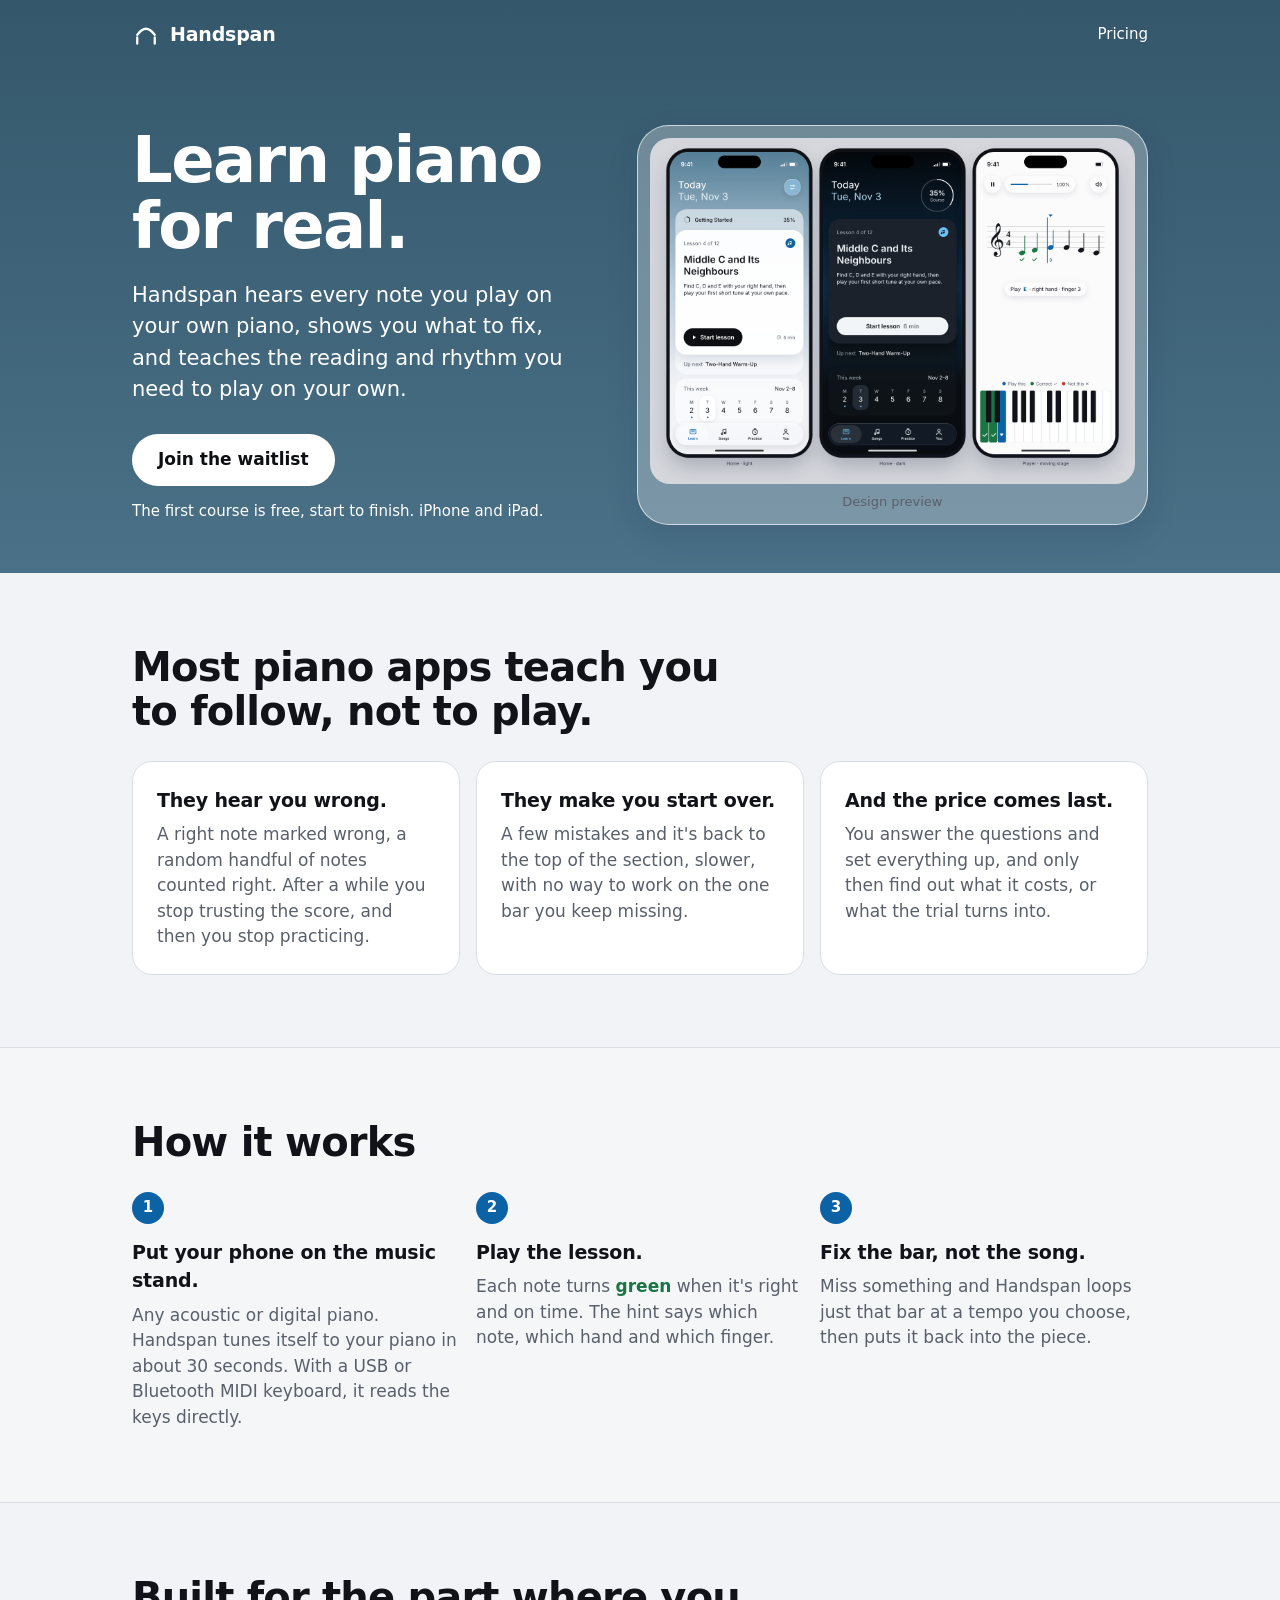
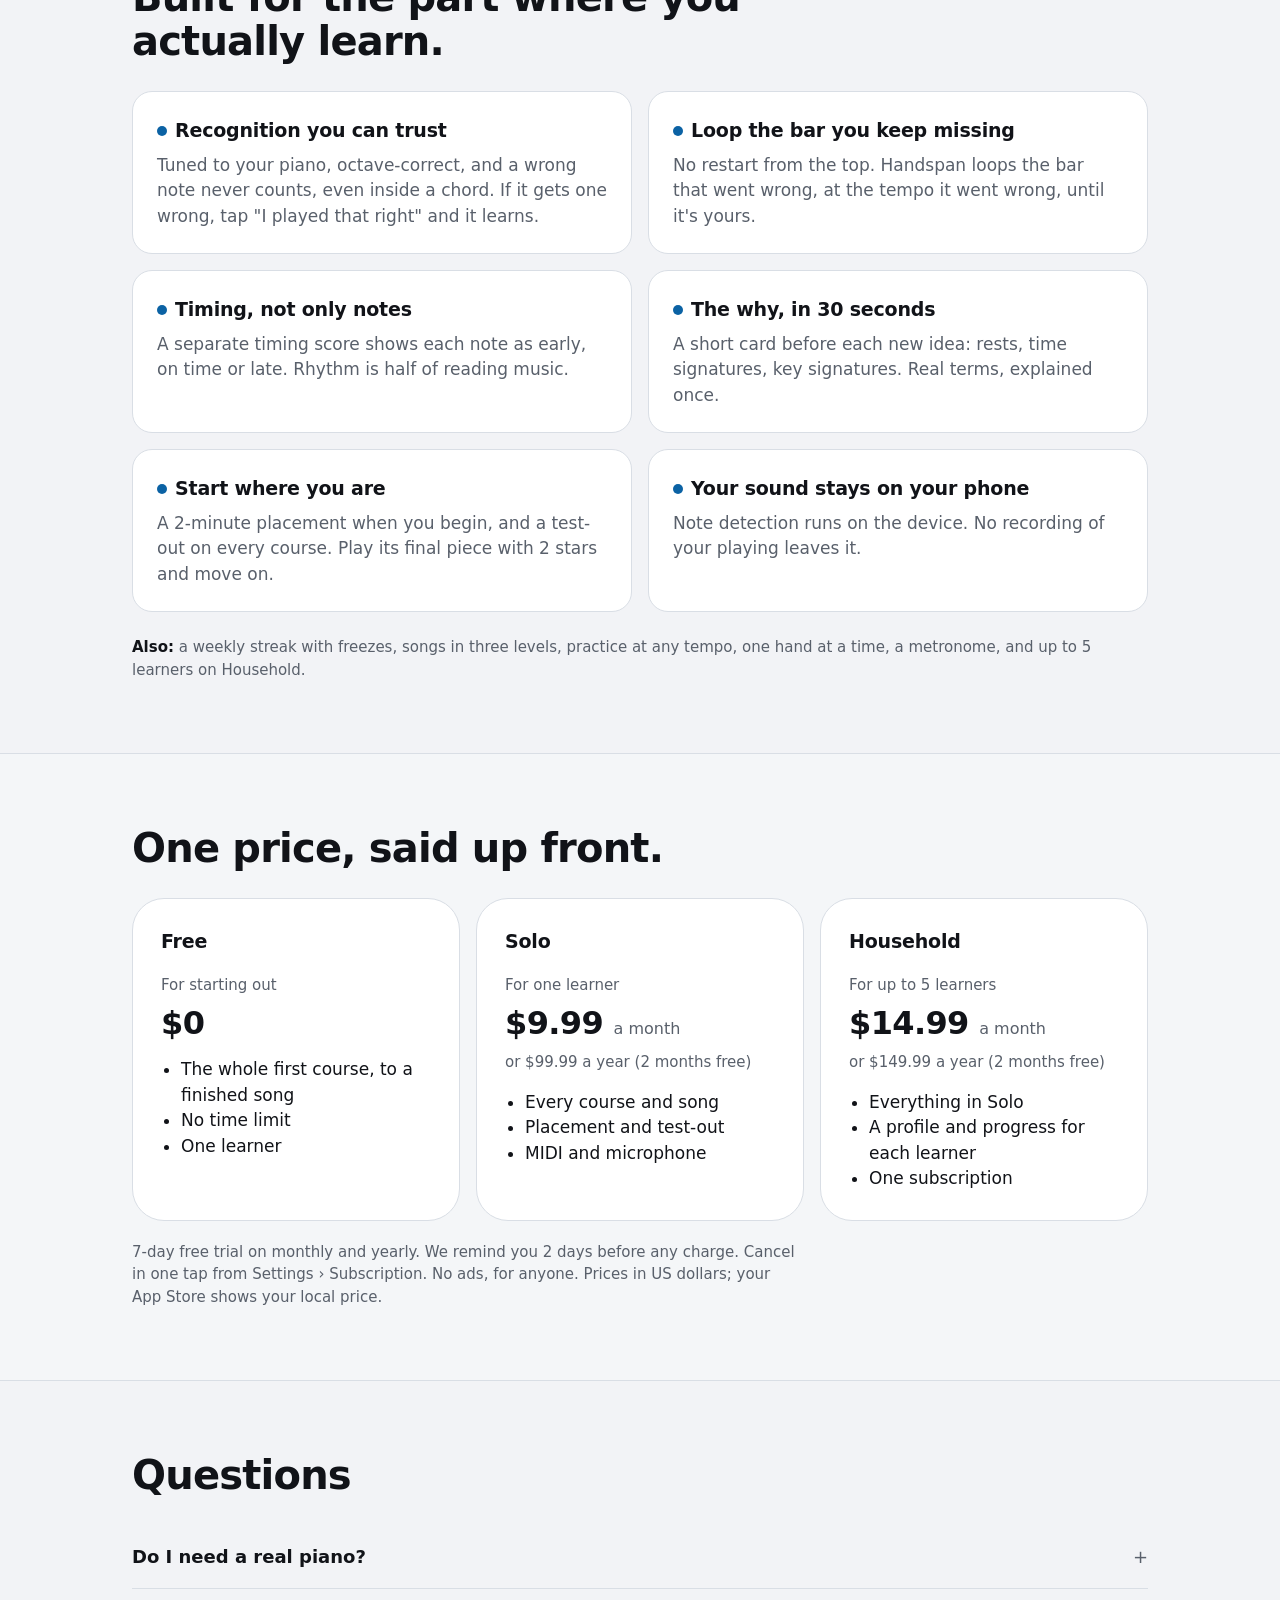
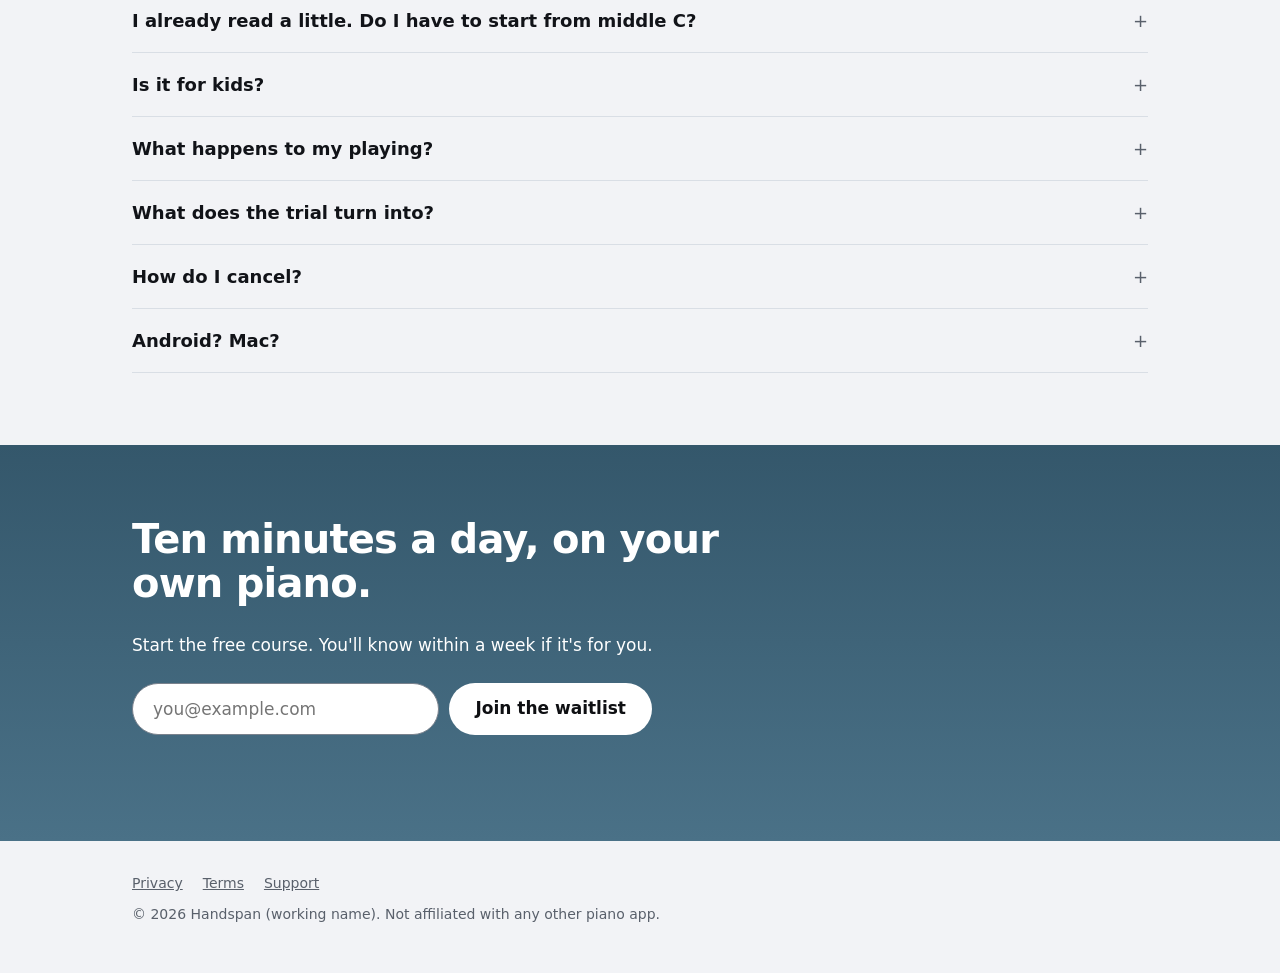
==== replica/launch/site/index.html @ ae3cc30c "Add replica launch: landing page, pricing, App Store listing and launch plan Co-Authored-By: Claude " ====
<!doctype html>
<html lang="en">
<head>
<meta charset="utf-8">
<meta name="viewport" content="width=device-width, initial-scale=1">
<title>Handspan: learn piano for real</title>
<meta name="description" content="Handspan hears every note you play on your own piano, shows you what to fix, and teaches the reading and rhythm you need to play on your own. The first course is free.">
<meta property="og:title" content="Handspan: learn piano for real">
<meta property="og:description" content="On your own piano. The first course is free, start to finish.">
<meta property="og:image" content="preview.png">
<link rel="icon" href="data:image/svg+xml,%3Csvg xmlns='http://www.w3.org/2000/svg' viewBox='0 0 32 32'%3E%3Crect width='32' height='32' rx='8' fill='%230b62a4'/%3E%3Cpath d='M7 18 Q16 4 25 18' stroke='white' stroke-width='3' fill='none' stroke-linecap='round'/%3E%3Cpath d='M7 20v6M25 20v6' stroke='white' stroke-width='3' stroke-linecap='round'/%3E%3C/svg%3E">
<!-- Copy of replica/design/tokens.css. Regenerate with gen_tokens_css.py and copy again if the tokens change. -->
<link rel="stylesheet" href="tokens.css">
<style>
  /* Hero band: the token sky fades to the page colour, which is too light behind white text in light mode.
     Light mode uses a darker band of the same hue (white text 5.2:1 or better); dark mode keeps the token sky. */
  :root { --hero: linear-gradient(180deg, #34576b 0%, #4a7187 100%); }
  @media (prefers-color-scheme: dark) { :root:not([data-theme="light"]) { --hero: var(--sky); } }
  :root[data-theme="dark"] { --hero: var(--sky); }
  *, *::before, *::after { box-sizing: border-box; }
  html { -webkit-text-size-adjust: 100%; }
  body {
    margin: 0;
    font-family: var(--font-sans);
    color: var(--color-text);
    background: var(--color-bg);
    line-height: 1.5;
    font-size: 17px;
  }
  img { max-width: 100%; height: auto; display: block; }
  a { color: var(--color-tint); }
  .wrap { max-width: 1080px; margin: 0 auto; padding: 0 16px; }
  @media (min-width: 720px) { .wrap { padding: 0 32px; } }

  /* Top bar */
  .top { display: flex; align-items: center; justify-content: space-between; padding: 20px 0; }
  .logo { display: inline-flex; align-items: center; gap: 10px; font-weight: 650; font-size: 19px; color: var(--color-on-sky); text-decoration: none; letter-spacing: -0.01em; }
  .logo svg { width: 28px; height: 28px; }
  .top a.small { color: var(--color-on-sky); font-size: 15px; text-decoration: none; font-weight: 500; }

  /* Hero */
  .hero { background: var(--hero); padding-bottom: 48px; }
  .hero-grid { display: grid; gap: 40px; padding-top: 32px; }
  @media (min-width: 900px) { .hero-grid { grid-template-columns: 1fr 1.1fr; align-items: center; padding-top: 56px; } }
  h1 { font-size: clamp(40px, 7vw, 64px); line-height: 1.04; letter-spacing: -0.025em; margin: 0 0 20px; color: var(--color-on-sky); font-weight: 700; }
  .lede { font-size: clamp(18px, 2.2vw, 21px); color: var(--color-on-sky); max-width: 34ch; margin: 0 0 28px; }
  .fine { font-size: 15px; color: var(--color-on-sky); margin: 14px 0 0; }
  .hero-shot { border-radius: var(--radius-card); background: var(--glass-fill); border: 1px solid var(--glass-edge); padding: 12px; box-shadow: var(--shadow-card); }
  .hero-shot img { border-radius: var(--radius-inner); }
  .hero-shot figcaption { font-size: 13px; color: var(--color-text-muted); text-align: center; padding-top: 8px; }

  /* Buttons */
  .btn { display: inline-flex; align-items: center; justify-content: center; gap: 8px; min-height: 52px; padding: 0 26px; border-radius: var(--radius-pill); background: var(--color-accent); color: var(--color-on-accent); font: 600 17px/1 var(--font-sans); text-decoration: none; border: 0; cursor: pointer; transition: transform var(--dur-tap) var(--ease-smooth); }
  .hero .btn, .final .btn { background: var(--color-on-sky); color: #0e0f12; }
  .btn:hover { transform: translateY(-1px); }
  .btn:focus-visible, input:focus-visible, a:focus-visible { outline: 3px solid var(--color-tint); outline-offset: 3px; }

  /* Sections */
  section { padding: 72px 0; }
  h2 { font-size: clamp(28px, 4vw, 40px); line-height: 1.1; letter-spacing: -0.02em; margin: 0 0 28px; max-width: 22ch; }
  h3 { font-size: 19px; margin: 0 0 8px; letter-spacing: -0.01em; }
  p { margin: 0; }
  .muted { color: var(--color-text-muted); }
  .grid { display: grid; gap: 16px; }
  @media (min-width: 720px) { .g3 { grid-template-columns: repeat(3, 1fr); } .g2 { grid-template-columns: repeat(2, 1fr); } }
  .card { background: var(--color-surface-raised); border: 1px solid var(--color-border); border-radius: var(--radius-inner); padding: 24px; }
  .step-n { display: inline-grid; place-items: center; width: 32px; height: 32px; border-radius: var(--radius-pill); background: var(--color-tint); color: var(--color-on-tint); font-weight: 700; font-size: 15px; margin-bottom: 14px; }
  .alt { background: var(--color-surface); border-top: 1px solid var(--color-border); border-bottom: 1px solid var(--color-border); }
  .dot { display: inline-block; width: 10px; height: 10px; border-radius: 50%; margin-right: 8px; vertical-align: 1px; }
  .also { margin-top: 24px; font-size: 15px; }

  /* Pricing */
  .plans { display: grid; gap: 16px; }
  @media (min-width: 820px) { .plans { grid-template-columns: repeat(3, 1fr); } }
  .plan { background: var(--color-surface-raised); border: 1px solid var(--color-border); border-radius: var(--radius-card); padding: 28px; display: flex; flex-direction: column; gap: 10px; }
  .plan .who { color: var(--color-text-muted); font-size: 15px; }
  .plan .price { font-size: 32px; font-weight: 700; letter-spacing: -0.02em; line-height: 1.1; }
  .plan .price small { font-size: 16px; font-weight: 500; color: var(--color-text-muted); letter-spacing: 0; }
  .plan .or { font-size: 15px; color: var(--color-text-muted); }
  .plan ul { margin: 6px 0 0; padding-left: 20px; }
  .terms { margin-top: 20px; font-size: 15px; color: var(--color-text-muted); max-width: 70ch; }

  /* FAQ */
  details { border-bottom: 1px solid var(--color-border); padding: 18px 0; }
  summary { cursor: pointer; font-weight: 600; font-size: 18px; list-style: none; display: flex; justify-content: space-between; gap: 16px; }
  summary::-webkit-details-marker { display: none; }
  summary::after { content: "+"; color: var(--color-text-muted); font-weight: 400; }
  details[open] summary::after { content: "–"; }
  details p { margin-top: 10px; color: var(--color-text-muted); max-width: 70ch; }

  /* Final CTA + waitlist */
  .final { background: var(--hero); text-align: left; }
  .final h2, .final p { color: var(--color-on-sky); }
  .wl { display: flex; flex-wrap: wrap; gap: 10px; margin-top: 24px; max-width: 520px; }
  .wl input { flex: 1 1 240px; min-height: 52px; border-radius: var(--radius-pill); border: 1px solid var(--color-border-input); background: var(--color-surface-raised); color: var(--color-text); padding: 0 20px; font: 17px var(--font-sans); }
  .wl-msg { margin-top: 12px; min-height: 1.5em; color: var(--color-on-sky); font-size: 15px; }
  .sr { position: absolute; width: 1px; height: 1px; overflow: hidden; clip: rect(0 0 0 0); white-space: nowrap; }

  footer { padding: 32px 0 48px; font-size: 14px; color: var(--color-text-muted); }
  footer nav { display: flex; flex-wrap: wrap; gap: 20px; margin-bottom: 10px; }
  footer a { color: var(--color-text-muted); }
</style>
</head>
<body>

<header class="hero">
  <div class="wrap">
    <div class="top">
      <a class="logo" href="#" aria-label="Handspan home">
        <svg viewBox="0 0 32 32" aria-hidden="true"><path d="M6 17 Q16 3 26 17" stroke="currentColor" stroke-width="2.6" fill="none" stroke-linecap="round"/><path d="M6 20v7M26 20v7" stroke="currentColor" stroke-width="2.6" stroke-linecap="round"/></svg>
        Handspan
      </a>
      <a class="small" href="#pricing">Pricing</a>
    </div>
    <div class="hero-grid">
      <div>
        <h1>Learn piano for real.</h1>
        <p class="lede">Handspan hears every note you play on your own piano, shows you what to fix, and teaches the reading and rhythm you need to play on your own.</p>
        <a class="btn" href="#waitlist">Join the waitlist</a>
        <p class="fine">The first course is free, start to finish. iPhone and iPad.</p>
      </div>
      <figure class="hero-shot" style="margin:0">
        <!-- Design preview. Replace with a screenshot of the real build before launch. -->
        <img src="preview.png" width="1400" height="1000" alt="Handspan on iPhone: the Today screen with the next lesson, Middle C and its neighbours, and the player showing a staff, a hint that reads Play E, right hand, finger 3, and a keyboard with two correct keys in green.">
        <figcaption>Design preview</figcaption>
      </figure>
    </div>
  </div>
</header>

<main>
  <section>
    <div class="wrap">
      <h2>Most piano apps teach you to follow, not to play.</h2>
      <div class="grid g3">
        <div class="card"><h3>They hear you wrong.</h3><p class="muted">A right note marked wrong, a random handful of notes counted right. After a while you stop trusting the score, and then you stop practicing.</p></div>
        <div class="card"><h3>They make you start over.</h3><p class="muted">A few mistakes and it's back to the top of the section, slower, with no way to work on the one bar you keep missing.</p></div>
        <div class="card"><h3>And the price comes last.</h3><p class="muted">You answer the questions and set everything up, and only then find out what it costs, or what the trial turns into.</p></div>
      </div>
    </div>
  </section>

  <section class="alt">
    <div class="wrap">
      <h2>How it works</h2>
      <div class="grid g3">
        <div><span class="step-n">1</span><h3>Put your phone on the music stand.</h3><p class="muted">Any acoustic or digital piano. Handspan tunes itself to your piano in about 30 seconds. With a USB or Bluetooth MIDI keyboard, it reads the keys directly.</p></div>
        <div><span class="step-n">2</span><h3>Play the lesson.</h3><p class="muted">Each note turns <span style="color:var(--color-note-correct);font-weight:600">green</span> when it's right and on time. The hint says which note, which hand and which finger.</p></div>
        <div><span class="step-n">3</span><h3>Fix the bar, not the song.</h3><p class="muted">Miss something and Handspan loops just that bar at a tempo you choose, then puts it back into the piece.</p></div>
      </div>
    </div>
  </section>

  <section>
    <div class="wrap">
      <h2>Built for the part where you actually learn.</h2>
      <div class="grid g2">
        <div class="card"><h3><span class="dot" style="background:var(--color-tint)"></span>Recognition you can trust</h3><p class="muted">Tuned to your piano, octave-correct, and a wrong note never counts, even inside a chord. If it gets one wrong, tap "I played that right" and it learns.</p></div>
        <div class="card"><h3><span class="dot" style="background:var(--color-tint)"></span>Loop the bar you keep missing</h3><p class="muted">No restart from the top. Handspan loops the bar that went wrong, at the tempo it went wrong, until it's yours.</p></div>
        <div class="card"><h3><span class="dot" style="background:var(--color-tint)"></span>Timing, not only notes</h3><p class="muted">A separate timing score shows each note as early, on time or late. Rhythm is half of reading music.</p></div>
        <div class="card"><h3><span class="dot" style="background:var(--color-tint)"></span>The why, in 30 seconds</h3><p class="muted">A short card before each new idea: rests, time signatures, key signatures. Real terms, explained once.</p></div>
        <div class="card"><h3><span class="dot" style="background:var(--color-tint)"></span>Start where you are</h3><p class="muted">A 2-minute placement when you begin, and a test-out on every course. Play its final piece with 2 stars and move on.</p></div>
        <div class="card"><h3><span class="dot" style="background:var(--color-tint)"></span>Your sound stays on your phone</h3><p class="muted">Note detection runs on the device. No recording of your playing leaves it.</p></div>
      </div>
      <p class="also muted"><strong style="color:var(--color-text)">Also:</strong> a weekly streak with freezes, songs in three levels, practice at any tempo, one hand at a time, a metronome, and up to 5 learners on Household.</p>
    </div>
  </section>

  <section class="alt" id="pricing">
    <div class="wrap">
      <h2>One price, said up front.</h2>
      <div class="plans">
        <div class="plan">
          <h3>Free</h3>
          <p class="who">For starting out</p>
          <p class="price">$0</p>
          <ul><li>The whole first course, to a finished song</li><li>No time limit</li><li>One learner</li></ul>
        </div>
        <div class="plan">
          <h3>Solo</h3>
          <p class="who">For one learner</p>
          <p class="price">$9.99 <small>a month</small></p>
          <p class="or">or $99.99 a year (2 months free)</p>
          <ul><li>Every course and song</li><li>Placement and test-out</li><li>MIDI and microphone</li></ul>
        </div>
        <div class="plan">
          <h3>Household</h3>
          <p class="who">For up to 5 learners</p>
          <p class="price">$14.99 <small>a month</small></p>
          <p class="or">or $149.99 a year (2 months free)</p>
          <ul><li>Everything in Solo</li><li>A profile and progress for each learner</li><li>One subscription</li></ul>
        </div>
      </div>
      <p class="terms">7-day free trial on monthly and yearly. We remind you 2 days before any charge. Cancel in one tap from Settings › Subscription. No ads, for anyone. Prices in US dollars; your App Store shows your local price.</p>
    </div>
  </section>

  <section>
    <div class="wrap">
      <h2>Questions</h2>
      <details><summary>Do I need a real piano?</summary><p>Yes, for now. Any acoustic piano or digital keyboard with at least 61 keys. A MIDI cable or Bluetooth MIDI is the most accurate, but the microphone works on its own.</p></details>
      <details><summary>I already read a little. Do I have to start from middle C?</summary><p>No. Take the 2-minute placement, or test out of any course by playing its final piece.</p></details>
      <details><summary>Is it for kids?</summary><p>It's made for adults first. Kids do well with it too, because a mistake never sends them back to the start and there are no zero-star screens. Household gives each child their own profile.</p></details>
      <details><summary>What happens to my playing?</summary><p>It's analysed on your phone and never uploaded. We store your results, such as which lesson and how many notes were on time, so they sync across your devices.</p></details>
      <details><summary>What does the trial turn into?</summary><p>The plan you picked, at the price shown next to the button, on the date shown next to the button. Monthly is selected unless you choose yearly. We send a reminder 2 days before.</p></details>
      <details><summary>How do I cancel?</summary><p>Settings › Subscription in the app, one tap. Or in your iPhone's Settings › your name › Subscriptions.</p></details>
      <details><summary>Android? Mac?</summary><p>iPhone and iPad first. Join the waitlist and tell us what you use.</p></details>
    </div>
  </section>

  <section class="final" id="waitlist">
    <div class="wrap">
      <h2>Ten minutes a day, on your own piano.</h2>
      <p>Start the free course. You'll know within a week if it's for you.</p>
      <!-- Set data-endpoint to your waitlist form URL (for example a Supabase edge function or a form service). Until then the form says so. -->
      <form class="wl" data-endpoint="" novalidate>
        <label class="sr" for="email">Email</label>
        <input id="email" name="email" type="email" autocomplete="email" placeholder="you@example.com" required>
        <button class="btn" type="submit">Join the waitlist</button>
      </form>
      <p class="wl-msg" role="status" aria-live="polite"></p>
    </div>
  </section>
</main>

<footer>
  <div class="wrap">
    <nav><a href="privacy.html">Privacy</a><a href="terms.html">Terms</a><a href="mailto:support@example.com">Support</a></nav>
    <p>© 2026 Handspan (working name). Not affiliated with any other piano app.</p>
  </div>
</footer>

<script>
  (function () {
    var form = document.querySelector('.wl');
    var msg = document.querySelector('.wl-msg');
    form.addEventListener('submit', function (e) {
      e.preventDefault();
      var email = form.email.value.trim();
      if (!/^[^\s@]+@[^\s@]+\.[^\s@]+$/.test(email)) { msg.textContent = 'That email looks incomplete. Check it and try again.'; return; }
      var url = form.getAttribute('data-endpoint');
      if (!url) { msg.textContent = 'The waitlist opens soon. Nothing was sent.'; return; }
      msg.textContent = 'Sending…';
      fetch(url, { method: 'POST', headers: { 'Content-Type': 'application/json' }, body: JSON.stringify({ email: email }) })
        .then(function (r) { msg.textContent = r.ok ? "You're on the list. We'll write once, when it's ready." : 'That didn’t go through. Try again in a minute.'; })
        .catch(function () { msg.textContent = 'No connection. Try again in a minute.'; });
    });
  })();
</script>
</body>
</html>
---- replica/launch/site/tokens.css ----
/* Generated from tokens.json by gen_tokens_css.py. Do not edit by hand.
   Used by the design preview now and by the landing page in /replica-launch.
   Themes: follows the system; data-theme="light" or "dark" on any element forces one. */
:root {
  --color-sky-top: #557f97;
  --color-sky-mid: #c7d8e6;
  --color-bg: #f2f3f6;
  --color-surface: #f4f6f8;
  --color-surface-raised: #ffffff;
  --color-surface-sunken: #e2e7ee;
  --color-border: #d9dee5;
  --color-border-input: #7a828d;
  --color-text: #111318;
  --color-text-muted: #59606b;
  --color-on-sky: #ffffff;
  --color-on-sky-muted: #e4edf2;
  --color-accent: #0e0f12;
  --color-on-accent: #ffffff;
  --color-tint: #0b62a4;
  --color-on-tint: #ffffff;
  --color-success: #1b7443;
  --color-danger: #c2352a;
  --color-warning: #9a5700;
  --color-note-target: #0b62a4;
  --color-note-correct: #1b7443;
  --color-note-wrong: #c2352a;
  --color-note-heard: #59606b;
  --color-paper: #fbfbfc;
  --color-ink: #111318;
  --shadow-card: 0 12px 32px rgba(20, 32, 64, 0.12);
  --card-fill: rgba(255,255,255,.85);
  --sunken-fill: rgba(255,255,255,.55);
  --glass-fill: rgba(255,255,255,.28);
  --glass-edge: rgba(255,255,255,.65);
  --sky: linear-gradient(180deg, var(--color-sky-top) 0%, var(--color-sky-mid) 45%, var(--color-bg) 78%);
  --font-sans: -apple-system, BlinkMacSystemFont, "SF Pro Text", Inter, system-ui, sans-serif;
  --font-rounded: ui-rounded, "SF Pro Rounded", -apple-system, system-ui, sans-serif;
  --space-0: 0px;
  --space-1: 4px;
  --space-2: 8px;
  --space-3: 12px;
  --space-4: 16px;
  --space-5: 20px;
  --space-6: 24px;
  --space-7: 32px;
  --space-8: 40px;
  --space-9: 48px;
  --radius-card: 32px;
  --radius-inner: 20px;
  --radius-chip: 16px;
  --radius-control: 14px;
  --radius-pill: 999px;
  --ease-smooth: cubic-bezier(.32,.72,0,1);
  --dur-tap: 250ms;
  --dur-default: 350ms;
  color-scheme: light dark;
}
@media (prefers-color-scheme: dark) {
  :root:not([data-theme="light"]) {
    --color-sky-top: #04080c;
    --color-sky-mid: #10314d;
    --color-bg: #0a0e13;
    --color-surface: #171d24;
    --color-surface-raised: #232b35;
    --color-surface-sunken: #10151b;
    --color-border: #2a333e;
    --color-border-input: #6f7b88;
    --color-text: #f2f5f8;
    --color-text-muted: #a3adb8;
    --color-on-sky: #ffffff;
    --color-on-sky-muted: #b3d2e6;
    --color-accent: #f2f5f8;
    --color-on-accent: #0e1114;
    --color-tint: #6cc0f2;
    --color-on-tint: #0a0e13;
    --color-success: #4cc38a;
    --color-danger: #ff7a6e;
    --color-warning: #f0b04a;
    --color-note-target: #6cc0f2;
    --color-note-correct: #4cc38a;
    --color-note-wrong: #ff7a6e;
    --color-note-heard: #a3adb8;
    --color-paper: #141a21;
    --color-ink: #eef2f6;
    --shadow-card: 0 12px 32px rgba(0, 0, 0, 0.45);
    --card-fill: rgba(30,38,48,.80);
    --sunken-fill: rgba(16,21,27,.70);
    --glass-fill: rgba(38,50,64,.35);
    --glass-edge: rgba(255,255,255,.18);
    --sky: linear-gradient(180deg, var(--color-sky-top) 0%, var(--color-sky-mid) 45%, var(--color-bg) 78%);
  }
}
:root[data-theme="dark"],
[data-theme="dark"] {
  --color-sky-top: #04080c;
  --color-sky-mid: #10314d;
  --color-bg: #0a0e13;
  --color-surface: #171d24;
  --color-surface-raised: #232b35;
  --color-surface-sunken: #10151b;
  --color-border: #2a333e;
  --color-border-input: #6f7b88;
  --color-text: #f2f5f8;
  --color-text-muted: #a3adb8;
  --color-on-sky: #ffffff;
  --color-on-sky-muted: #b3d2e6;
  --color-accent: #f2f5f8;
  --color-on-accent: #0e1114;
  --color-tint: #6cc0f2;
  --color-on-tint: #0a0e13;
  --color-success: #4cc38a;
  --color-danger: #ff7a6e;
  --color-warning: #f0b04a;
  --color-note-target: #6cc0f2;
  --color-note-correct: #4cc38a;
  --color-note-wrong: #ff7a6e;
  --color-note-heard: #a3adb8;
  --color-paper: #141a21;
  --color-ink: #eef2f6;
  --shadow-card: 0 12px 32px rgba(0, 0, 0, 0.45);
  --card-fill: rgba(30,38,48,.80);
  --sunken-fill: rgba(16,21,27,.70);
  --glass-fill: rgba(38,50,64,.35);
  --glass-edge: rgba(255,255,255,.18);
  --sky: linear-gradient(180deg, var(--color-sky-top) 0%, var(--color-sky-mid) 45%, var(--color-bg) 78%);
}
[data-theme="light"] {
  --color-sky-top: #557f97;
  --color-sky-mid: #c7d8e6;
  --color-bg: #f2f3f6;
  --color-surface: #f4f6f8;
  --color-surface-raised: #ffffff;
  --color-surface-sunken: #e2e7ee;
  --color-border: #d9dee5;
  --color-border-input: #7a828d;
  --color-text: #111318;
  --color-text-muted: #59606b;
  --color-on-sky: #ffffff;
  --color-on-sky-muted: #e4edf2;
  --color-accent: #0e0f12;
  --color-on-accent: #ffffff;
  --color-tint: #0b62a4;
  --color-on-tint: #ffffff;
  --color-success: #1b7443;
  --color-danger: #c2352a;
  --color-warning: #9a5700;
  --color-note-target: #0b62a4;
  --color-note-correct: #1b7443;
  --color-note-wrong: #c2352a;
  --color-note-heard: #59606b;
  --color-paper: #fbfbfc;
  --color-ink: #111318;
  --shadow-card: 0 12px 32px rgba(20, 32, 64, 0.12);
  --card-fill: rgba(255,255,255,.85);
  --sunken-fill: rgba(255,255,255,.55);
  --glass-fill: rgba(255,255,255,.28);
  --glass-edge: rgba(255,255,255,.65);
  --sky: linear-gradient(180deg, var(--color-sky-top) 0%, var(--color-sky-mid) 45%, var(--color-bg) 78%);
}
@media (prefers-reduced-motion: reduce) {
  :root { --dur-tap: 0ms; --dur-default: 200ms; }
}
@media (prefers-reduced-transparency: reduce) {
  :root {
    --card-fill: var(--color-surface);
    --sunken-fill: var(--color-surface-sunken);
    --glass-fill: var(--color-surface-raised);
  }
}
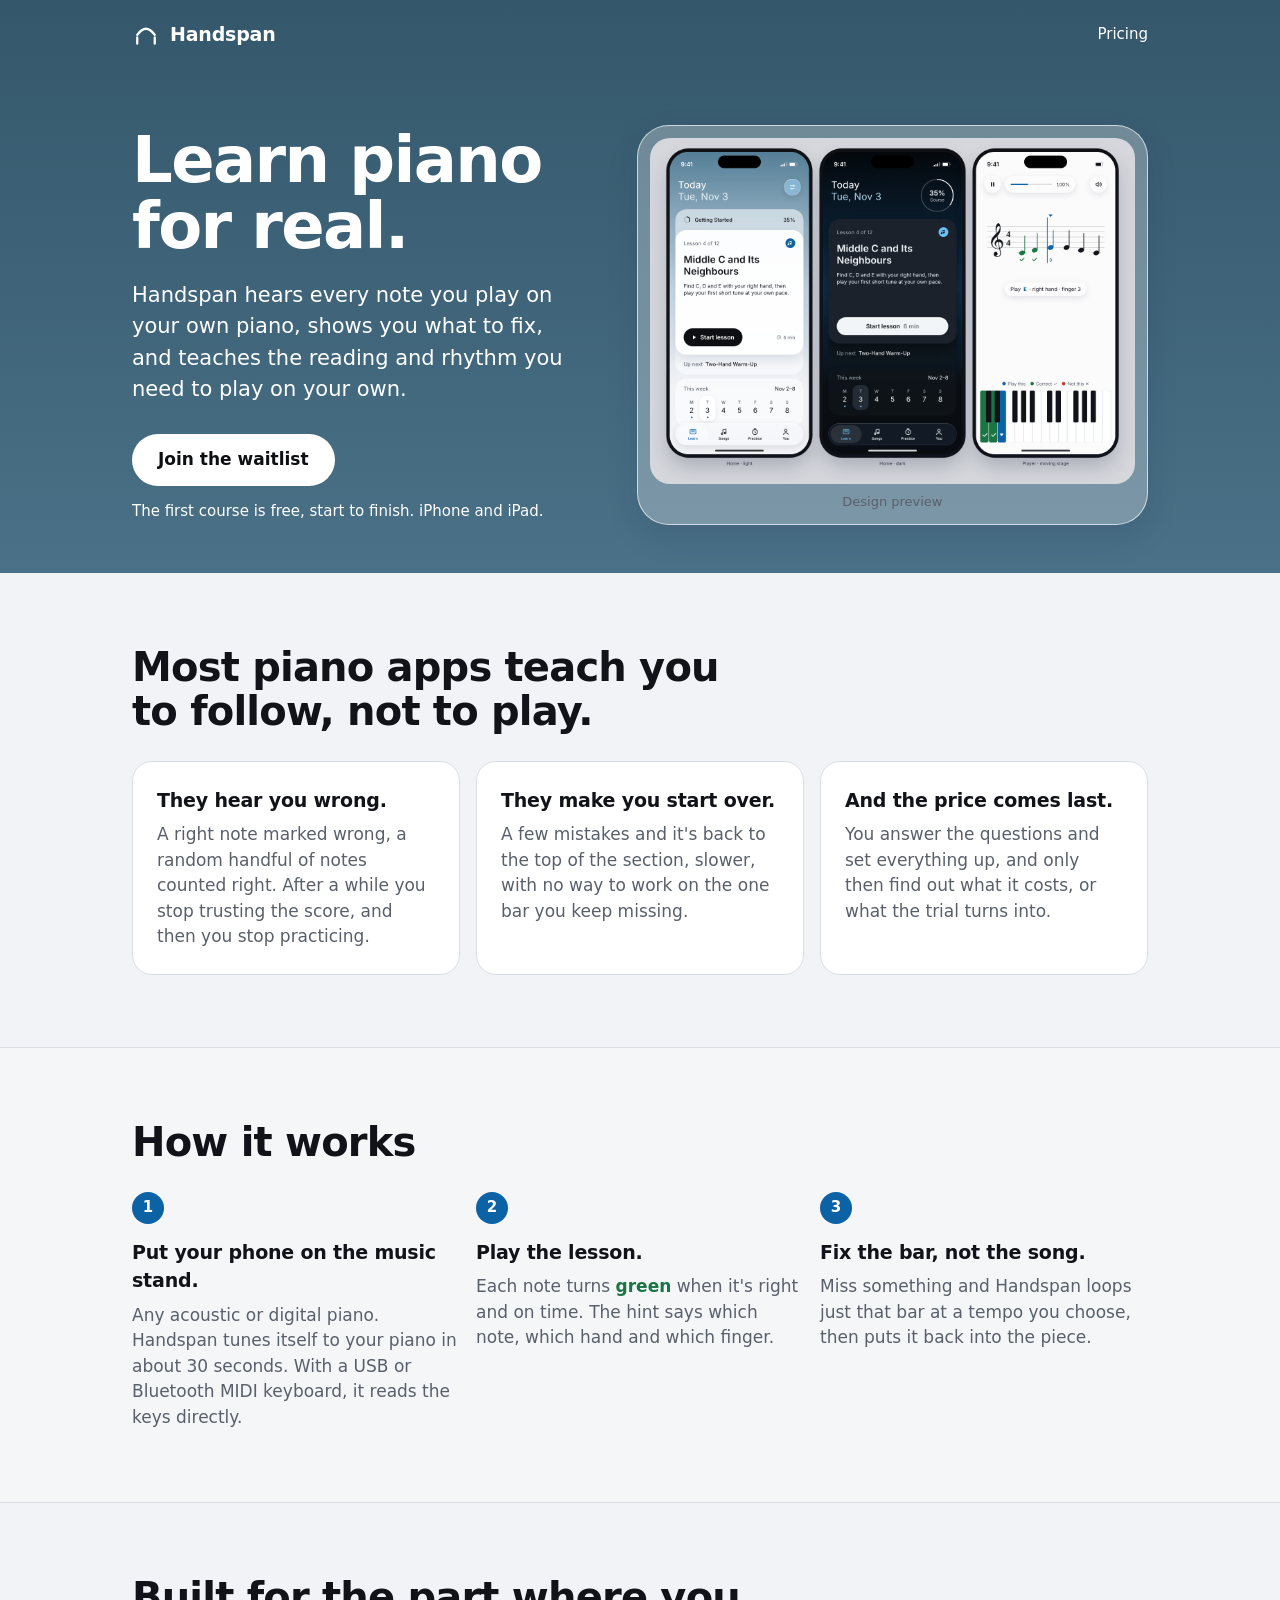
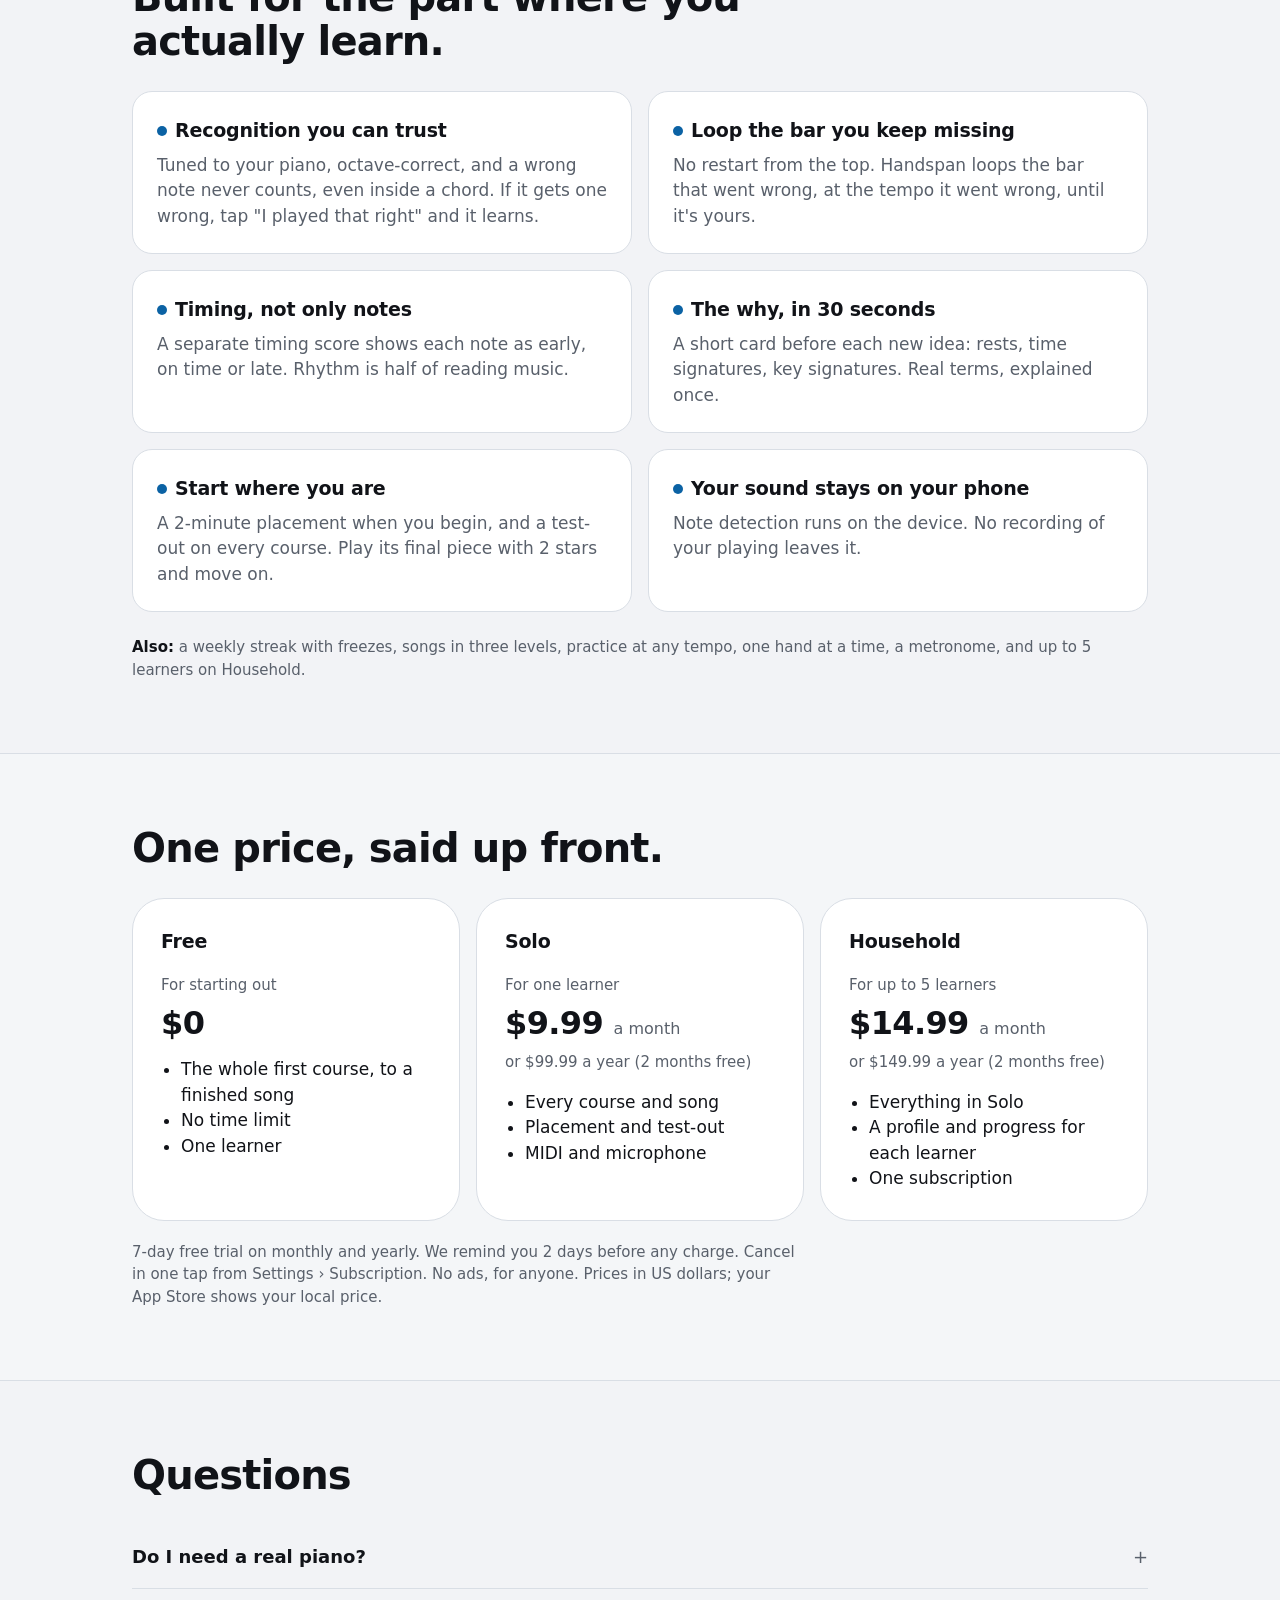
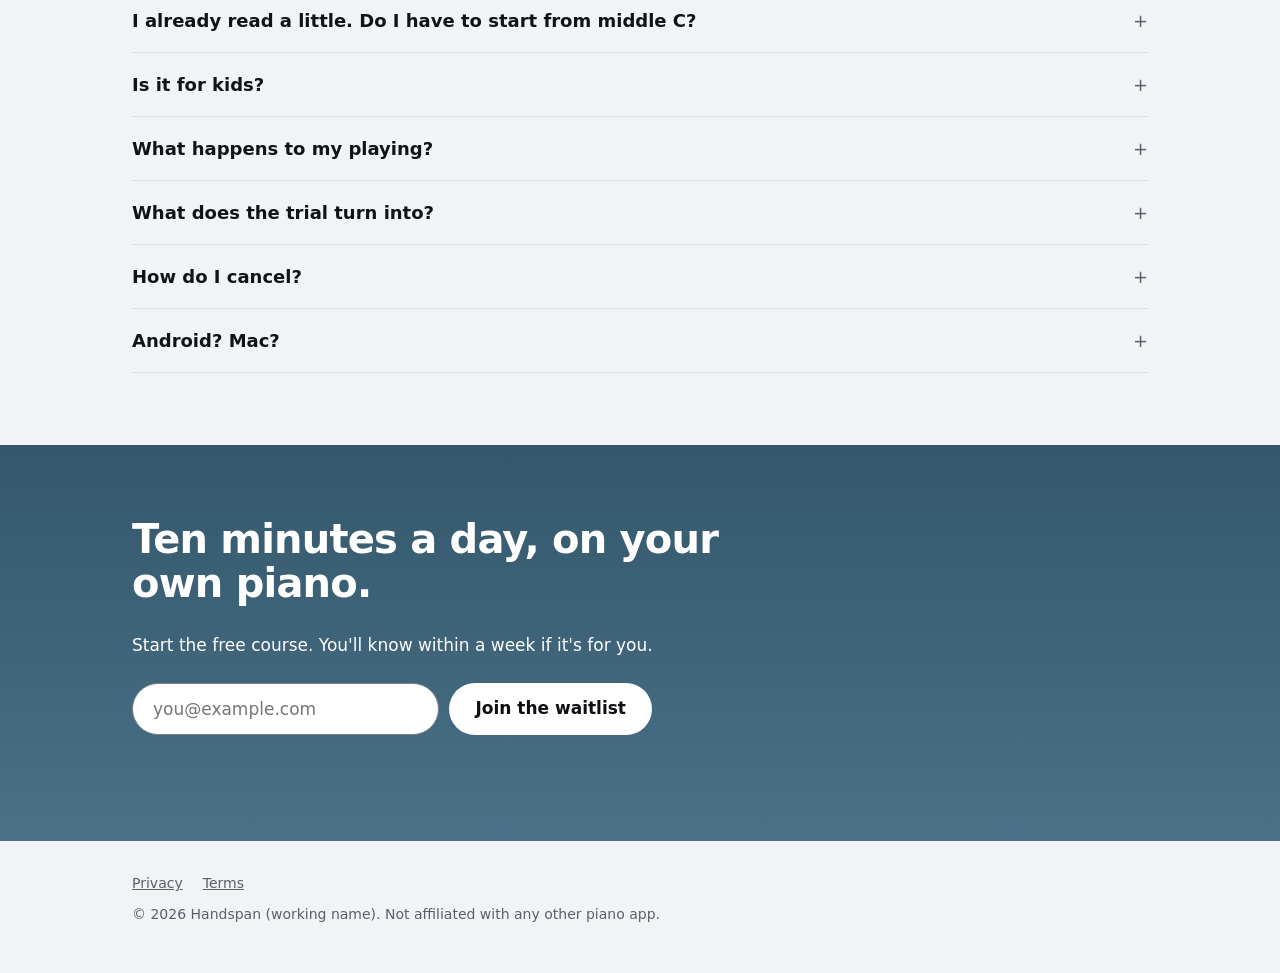
==== commit 11b28d5e: "Landing page: waitlist to Supabase, privacy and terms pages The waitlist form posts to an insert-onl" ====
--- a/replica/launch/site/index.html
+++ b/replica/launch/site/index.html
@@ -212,8 +212,9 @@
     <div class="wrap">
       <h2>Ten minutes a day, on your own piano.</h2>
       <p>Start the free course. You'll know within a week if it's for you.</p>
-      <!-- Set data-endpoint to your waitlist form URL (for example a Supabase edge function or a form service). Until then the form says so. -->
-      <form class="wl" data-endpoint="" novalidate>
+      <!-- Posts to the Supabase waitlist table (insert-only for visitors, see supabase/migrations/20261120000200_waitlist.sql).
+           The publishable key is public by design, the same one that ships in the app. -->
+      <form class="wl" data-endpoint="https://ypvscfhwywxjnjzhcmqq.supabase.co/rest/v1/waitlist" data-key="sb_publishable_H0Tsfl0OOXE5Fm0ogy1AmA_hiyJF4vd" novalidate>
         <label class="sr" for="email">Email</label>
         <input id="email" name="email" type="email" autocomplete="email" placeholder="you@example.com" required>
         <button class="btn" type="submit">Join the waitlist</button>
@@ -225,7 +226,7 @@
 
 <footer>
   <div class="wrap">
-    <nav><a href="privacy.html">Privacy</a><a href="terms.html">Terms</a><a href="mailto:support@example.com">Support</a></nav>
+    <nav><a href="privacy.html">Privacy</a><a href="terms.html">Terms</a></nav>
     <p>© 2026 Handspan (working name). Not affiliated with any other piano app.</p>
   </div>
 </footer>
@@ -241,8 +242,13 @@
       var url = form.getAttribute('data-endpoint');
       if (!url) { msg.textContent = 'The waitlist opens soon. Nothing was sent.'; return; }
       msg.textContent = 'Sending…';
-      fetch(url, { method: 'POST', headers: { 'Content-Type': 'application/json' }, body: JSON.stringify({ email: email }) })
-        .then(function (r) { msg.textContent = r.ok ? "You're on the list. We'll write once, when it's ready." : 'That didn’t go through. Try again in a minute.'; })
+      var key = form.getAttribute('data-key');
+      fetch(url, { method: 'POST', headers: { 'Content-Type': 'application/json', 'apikey': key, 'Prefer': 'return=minimal' }, body: JSON.stringify({ email: email, source: 'landing' }) })
+        .then(function (r) {
+          // 409 means the address is already on the list, which is fine.
+          if (r.ok || r.status === 409) { msg.textContent = "You're on the list. We'll write once, when it's ready."; form.reset(); }
+          else { msg.textContent = 'That didn’t go through. Try again in a minute.'; }
+        })
         .catch(function () { msg.textContent = 'No connection. Try again in a minute.'; });
     });
   })();
